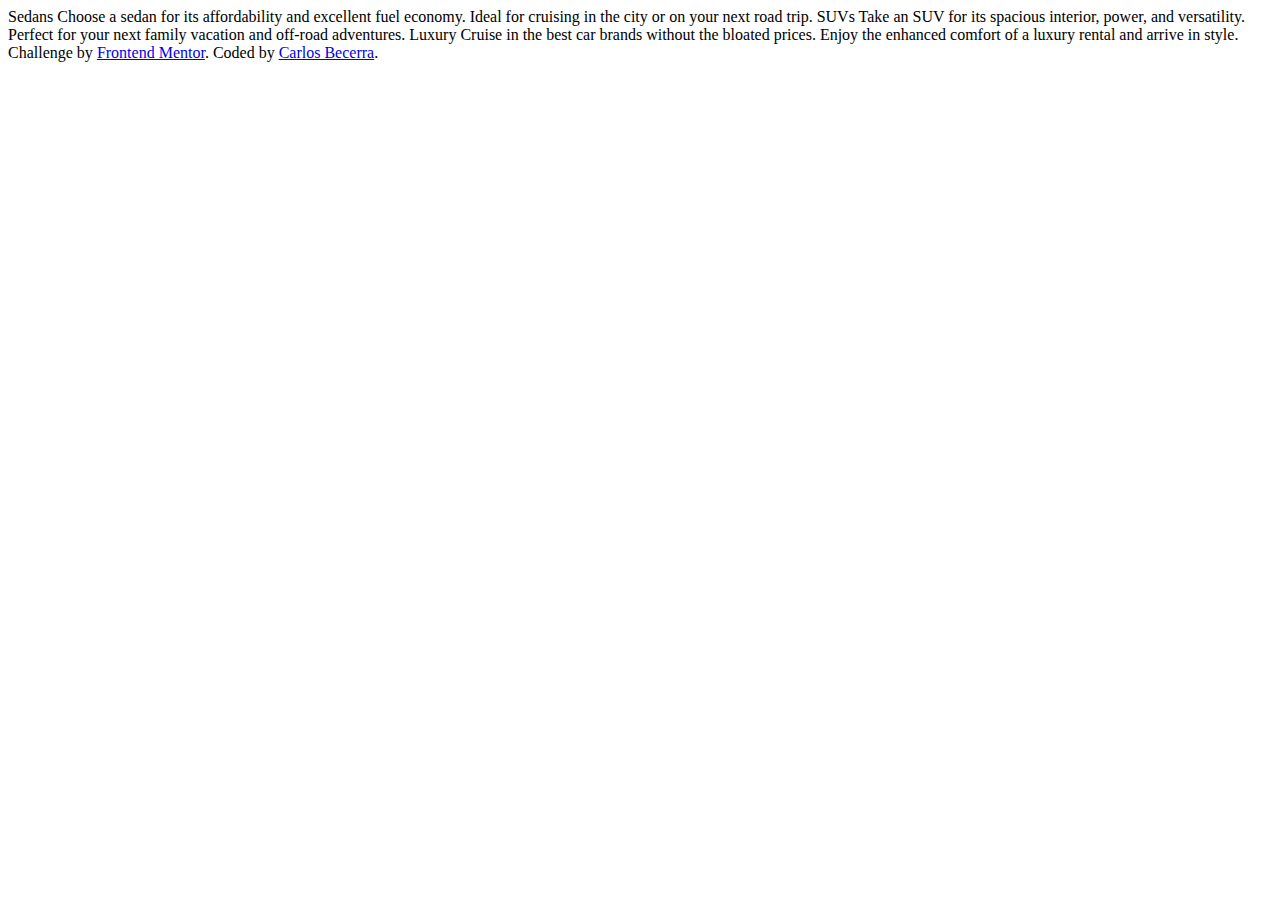
==== newbie/3-column-preview-card-component-main/index.html @ d29da317 ":sparkles: Add '3-column-preview-card-component-main' challenge." ====
<!DOCTYPE html>
<html lang="en">

<head>
  <meta charset="UTF-8">
  <meta name="viewport" content="width=device-width, initial-scale=1.0">
  <!-- displays site properly based on user's device -->

  <link rel="icon" type="image/png" sizes="32x32" href="./images/favicon-32x32.png">

  <title>Frontend Mentor | 3-column preview card component</title>

</head>

<body>

  Sedans
  Choose a sedan for its affordability and excellent fuel economy. Ideal for cruising in the city
  or on your next road trip.

  SUVs
  Take an SUV for its spacious interior, power, and versatility. Perfect for your next family vacation
  and off-road adventures.

  Luxury
  Cruise in the best car brands without the bloated prices. Enjoy the enhanced comfort of a luxury
  rental and arrive in style.

  <div class="attribution">
    Challenge by <a href="https://www.frontendmentor.io?ref=challenge" target="_blank">Frontend Mentor</a>.
    Coded by <a href="https://github.com/carlosbecerradev">Carlos Becerra</a>.
  </div>
</body>

</html>
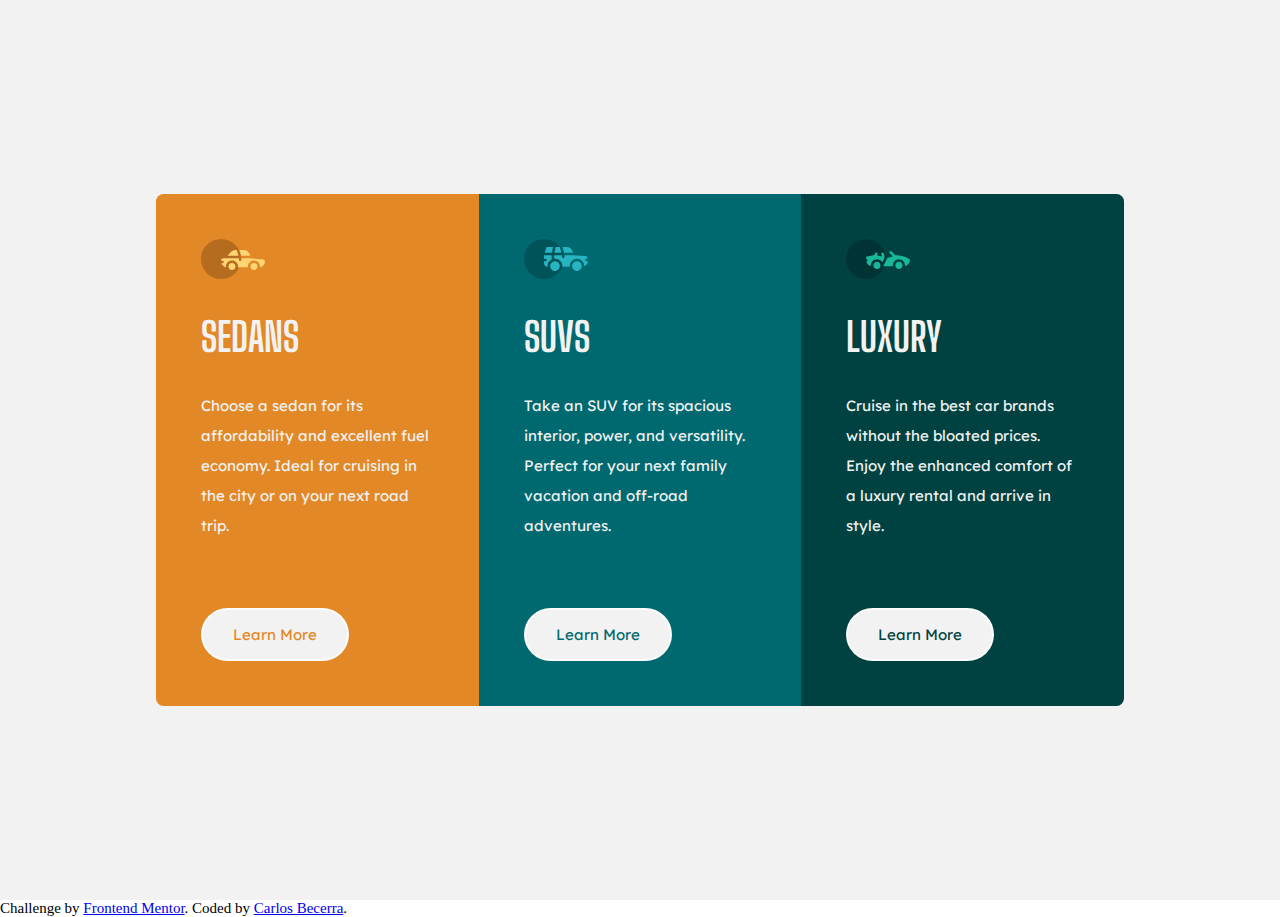
==== commit 1af4ac93: ":hammer: Add styles." ====
--- a/newbie/3-column-preview-card-component-main/index.html
+++ b/newbie/3-column-preview-card-component-main/index.html
@@ -10,21 +10,67 @@
 
   <title>Frontend Mentor | 3-column preview card component</title>
 
+  <link rel="stylesheet" href="css/styles.css">
+  <link rel="stylesheet" href="css/main.css">
+
 </head>
 
 <body>
 
-  Sedans
-  Choose a sedan for its affordability and excellent fuel economy. Ideal for cruising in the city
-  or on your next road trip.
+  <div class="main-container">
+    <div class="cards">
 
-  SUVs
-  Take an SUV for its spacious interior, power, and versatility. Perfect for your next family vacation
-  and off-road adventures.
+      <div class="card">
+        <div class="card-header">
+          <div class="card-icon">
+            <img src="/newbie/3-column-preview-card-component-main/images/icon-sedans.svg" alt="">
+          </div>
+          <p class="title">Sedans</p>
+        </div>
+        <div class="card-body">
+          <p class="paragraphs">Choose a sedan for its affordability and excellent fuel economy. Ideal for cruising in
+            the city or on your next road trip.</p>
+        </div>
+        <div class="card-footer">
+          <div class="button">Learn More</div>
+        </div>
+      </div>
 
-  Luxury
-  Cruise in the best car brands without the bloated prices. Enjoy the enhanced comfort of a luxury
-  rental and arrive in style.
+      <div class="card">
+        <div class="card-header">
+          <div class="card-icon">
+            <img src="/newbie/3-column-preview-card-component-main/images/icon-suvs.svg" alt="">
+          </div>
+          <p class="title">SUVs</p>
+        </div>
+        <div class="card-body">
+          <p class="paragraphs">Take an SUV for its spacious interior, power, and versatility. Perfect for your next
+            family vacation and off-road adventures.</p>
+        </div>
+        <div class="card-footer">
+          <div class="button">Learn More</div>
+        </div>
+      </div>
+
+      <div class="card">
+        <div class="card-header">
+          <div class="card-icon">
+            <img src="/newbie/3-column-preview-card-component-main/images/icon-luxury.svg" alt="">
+          </div>
+          <p class="title">Luxury</p>
+        </div>
+        <div class="card-body">
+          <p class="paragraphs">Cruise in the best car brands without the bloated prices. Enjoy the enhanced comfort
+            of
+            a luxury rental and arrive in style.</p>
+        </div>
+        <div class="card-footer">
+          <div class="button">Learn More</div>
+        </div>
+      </div>
+
+    </div>
+  </div>
 
   <div class="attribution">
     Challenge by <a href="https://www.frontendmentor.io?ref=challenge" target="_blank">Frontend Mentor</a>.
--- a/newbie/3-column-preview-card-component-main/css/styles.css
+++ b/newbie/3-column-preview-card-component-main/css/styles.css
@@ -0,0 +1,35 @@
+/** Google Fonts **/
+
+@import url('https://fonts.googleapis.com/css2?family=Lexend+Deca&display=swap');
+@import url('https://fonts.googleapis.com/css2?family=Big+Shoulders+Display:wght@700&display=swap');
+/** Variables **/
+
+:root {
+    /** Layouts **/
+    --breakpoints-mobile: 375px;
+    --breakpoints-desktop: 1440px;
+    /** Primary colors **/
+    --bright-orange: hsl(31, 77%, 52%);
+    --dark-cyan: hsl(184, 100%, 22%);
+    --very-dark-cyan: hsl(179, 100%, 13%);
+    /** Neutral colors **/
+    --transparent-white: hsla(0, 0%, 100%, 0.75);
+    --very-light-gray: hsl(0, 0%, 95%);
+    /** Fonts **/
+    --font-family-lexend-deca: 'Lexend Deca', sans-serif;
+    --font-family-big-shoulders-display: 'Big Shoulders Display', cursive;
+    /** Font sizes **/
+    --font-size-base: 15px;
+}
+
+*, *::before, *::after {
+    box-sizing: border-box;
+}
+
+html {
+    font-size: var(--font-size-base);
+}
+
+body {
+    margin: 0;
+}--- a/newbie/3-column-preview-card-component-main/css/main.css
+++ b/newbie/3-column-preview-card-component-main/css/main.css
@@ -0,0 +1,101 @@
+.main-container {
+    min-height: 100vh;
+    background-color: var(--very-light-gray);
+    display: flex;
+    justify-content: center;
+    align-items: center;
+}
+
+/** Cards **/
+
+.cards {
+    display: grid;
+    grid-template-columns: 1fr;
+    grid-template-rows: auto auto auto;
+    margin: 6rem 1.5rem;
+    border-radius: .5rem;
+    overflow: hidden;
+}
+
+.card {
+    padding: 2.9rem;
+}
+
+.card:nth-child(1) {
+    background-color: var(--bright-orange);
+}
+
+.card:nth-child(2) {
+    background-color: var(--dark-cyan);
+}
+
+.card:nth-child(3) {
+    background-color: var(--very-dark-cyan);
+}
+
+/**  **/
+
+.title {
+    text-transform: uppercase;
+    font-size: 40px;
+    font-family: var(--font-family-big-shoulders-display);
+    font-weight: 700;
+    margin-top: 2rem;
+    margin-bottom: 2rem;
+}
+
+.paragraphs {
+    line-height: 30px;
+    font-family: var(--font-family-lexend-deca);
+    font-weight: 400;
+}
+
+.title, .paragraphs {
+    color: var(--very-light-gray);
+}
+
+/** Buttons **/
+
+.button {
+    display: inline-block;
+    font-family: var(--font-family-lexend-deca);
+    background-color: var(--very-light-gray);
+    padding: 1rem 2rem;
+    border-radius: 2rem;
+    margin-top: .5rem;
+    border: 2px solid var(--transparent-white);
+    cursor: pointer;
+}
+
+.card:nth-child(1) .button {
+    color: var(--bright-orange);
+}
+
+.card:nth-child(2) .button {
+    color: var(--dark-cyan);
+}
+
+.card:nth-child(3) .button {
+    color: var(--very-dark-cyan);
+}
+
+.card .button:hover {
+    background-color: transparent;
+    color: var(--transparent-white);
+}
+
+/** Desktop **/
+
+@media screen and (min-width: 376px) {
+    .cards {
+        max-width: 968px;
+        grid-template-columns: 1fr 1fr 1fr;
+        grid-template-rows: 1fr;
+    }
+    .card {
+        padding: 3rem;
+    }
+    .button {
+        margin-top: 3.5rem;
+    }
+}